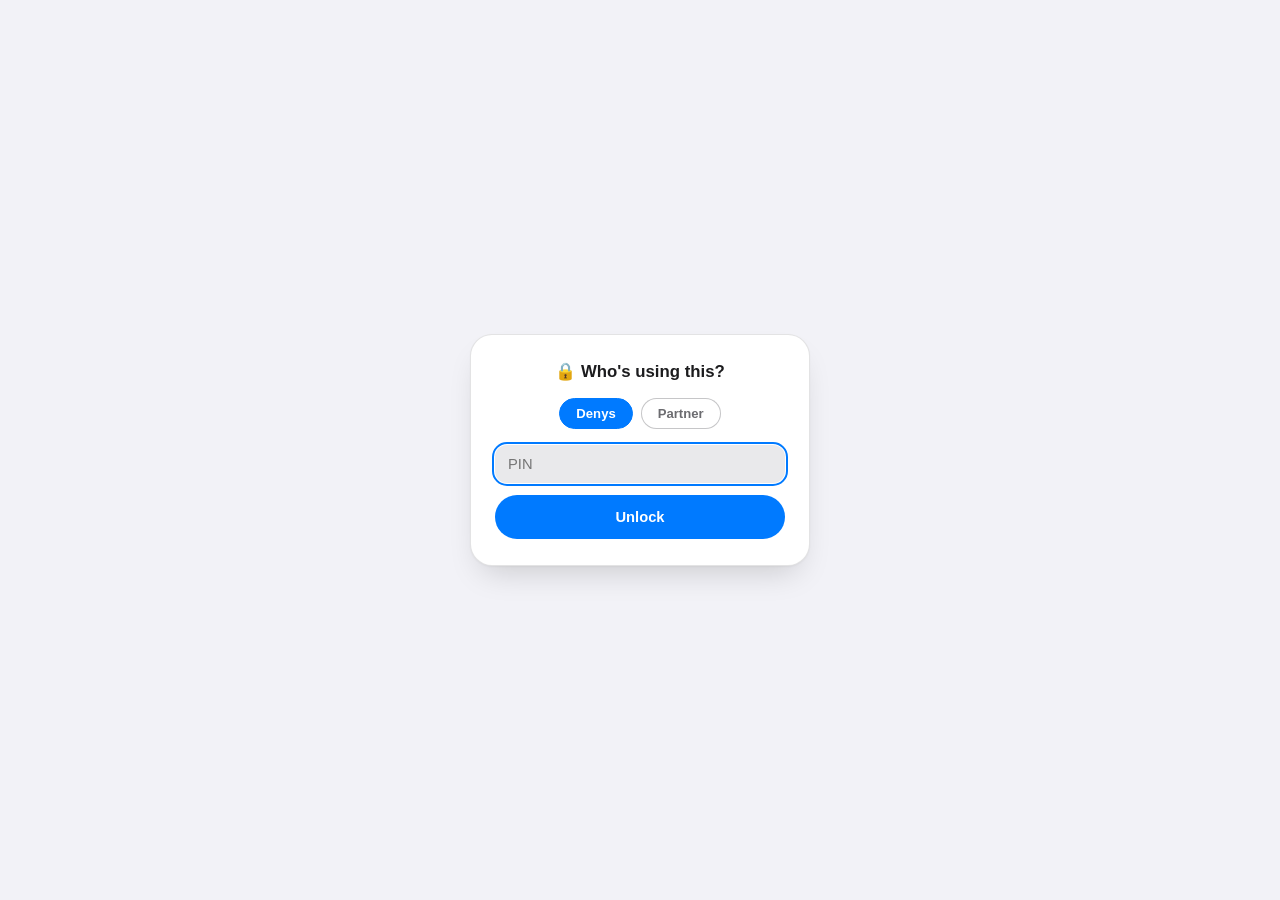
==== add-words.html @ a5ccd495 "Add self-serve "Add words" tab and restyle the Switch account control New add-words.html lets either" ====
<!doctype html>
<html lang="en">
<head>
<meta charset="utf-8">
<meta name="viewport" content="width=device-width, initial-scale=1">
<title>Add New Words</title>
<link rel="stylesheet" href="styles.css">
<style>
  .field-block{margin-bottom:16px;}
  .field-block:last-child{margin-bottom:0;}

  .dropzone{
    width:100%;
    border:1.5px dashed var(--hairline);
    border-radius:16px;
    padding:22px 16px;
    text-align:center;
    color:var(--label-tertiary);
    font-size:0.86rem;
    cursor:pointer;
    background:var(--fill-tertiary);
  }
  .dropzone.dragover{
    border-color:var(--blue);
    color:var(--blue);
    background:var(--blue-tint);
  }
  .dropzone svg{width:22px;height:22px;display:block;margin:0 auto 8px;}
  .image-preview{
    width:100%;
    display:flex;
    align-items:center;
    gap:12px;
    background:var(--fill-tertiary);
    border-radius:16px;
    padding:10px 14px;
  }
  .image-preview[hidden]{display:none;}
  .image-preview img{
    width:56px;height:56px;
    object-fit:cover;
    border-radius:10px;
  }
  .image-preview .name{
    flex:1;
    font-size:0.84rem;
    color:var(--label-secondary);
    word-break:break-all;
  }
  .image-preview button{
    background:none;border:none;color:var(--red);font-weight:700;font-size:0.82rem;cursor:pointer;
  }

  .or-divider{
    display:flex;
    align-items:center;
    gap:10px;
    color:var(--label-tertiary);
    font-size:0.76rem;
    font-weight:600;
    margin:14px 0;
  }
  .or-divider::before, .or-divider::after{
    content:"";
    flex:1;
    height:0.5px;
    background:var(--hairline);
  }

  #generateBtn svg{width:17px;height:17px;}

  .gen-status{
    width:100%;
    margin-top:16px;
    padding:14px 16px;
    border-radius:14px;
    background:var(--fill-tertiary);
    font-size:0.88rem;
  }
  .gen-status.error{background:var(--red-tint);color:var(--red);}

  .preview-list{
    width:100%;
    margin-top:16px;
    display:flex;
    flex-direction:column;
    gap:8px;
  }
  .preview-card{
    display:flex;
    gap:10px;
    align-items:flex-start;
    background:var(--card-bg);
    border:0.5px solid var(--hairline-soft);
    border-radius:14px;
    padding:12px 14px;
  }
  .preview-card .preview-body{flex:1;}
  .preview-card .preview-word{font-weight:700;font-size:0.94rem;}
  .preview-card .preview-def{font-size:0.84rem;color:var(--label-secondary);margin-top:2px;}
  .preview-card .remove-x{
    background:none;border:none;color:var(--label-tertiary);font-size:1.1rem;line-height:1;cursor:pointer;padding:2px 4px;
  }
  .preview-card.removed{opacity:0.35;text-decoration:line-through;}

  .save-row{
    width:100%;
    margin-top:14px;
  }

  .caveat-note{
    font-size:0.76rem;
    color:var(--label-tertiary);
    line-height:1.4;
    margin-top:18px;
  }

  .spinner{
    width:16px;height:16px;
    border-radius:999px;
    border:2px solid var(--fill-secondary);
    border-top-color:var(--label-secondary);
    animation:spin 0.7s linear infinite;
    display:inline-block;
    vertical-align:middle;
    margin-right:6px;
  }
  @keyframes spin{to{transform:rotate(360deg);}}

  details.settings-details{
    width:100%;
    margin-top:28px;
    border-top:0.5px solid var(--hairline-soft);
    padding-top:16px;
  }
  details.settings-details summary{
    cursor:pointer;
    font-size:0.85rem;
    font-weight:600;
    color:var(--label-secondary);
    list-style:none;
  }
  details.settings-details summary::-webkit-details-marker{display:none;}
  .settings-body{margin-top:14px;}
  .settings-note{
    font-size:0.76rem;
    color:var(--label-tertiary);
    line-height:1.4;
    margin:6px 0 0;
  }
  .settings-note a{color:var(--blue);}
</style>
</head>
<body>

<script src="accounts.js"></script>
<script src="auth.js"></script>
<script src="words-store.js"></script>

<div class="topbar">
  <div class="topbar-inner">
    <div class="title-row">
      <h1>➕ Add Words</h1>
      <a class="switch-btn" href="#" id="switchProfileBtn">Switch account</a>
    </div>
    <div class="title-row meta-row">
      <span class="profile-label" id="profileLabel"></span>
      <div class="stats">
        <a class="nav-link" href="practice.html">Practice</a>
        <a class="nav-link" href="index.html">
          <svg viewBox="0 0 24 24" fill="none" stroke="currentColor" stroke-width="2.4" stroke-linecap="round" stroke-linejoin="round"><path d="M15 6l-6 6 6 6"/></svg>
          Cards
        </a>
      </div>
    </div>
  </div>
</div>

<div class="content">
  <div class="field-block">
    <label class="field-label" for="textInput">Paste your word list (from a tutor, notes, anything)</label>
    <textarea id="textInput" style="min-height:140px;" placeholder="e.g. paste raw notes: &#10;luckily / fortunately&#10;to be stuck in an elevator&#10;touch wood&#10;..."></textarea>
  </div>

  <div class="or-divider">OR / AND</div>

  <div class="field-block">
    <label class="field-label">Add a screenshot or photo of the word list</label>
    <div class="dropzone" id="dropzone">
      <svg viewBox="0 0 24 24" fill="none" stroke="currentColor" stroke-width="1.8" stroke-linecap="round" stroke-linejoin="round"><rect x="3" y="5" width="18" height="14" rx="2"/><circle cx="8.5" cy="10" r="1.5"/><path d="M21 16l-5-5-4 4-2-2-5 5"/></svg>
      Click to choose a file, or paste a screenshot (⌘V) anywhere on this page
      <input type="file" id="imageInput" accept="image/*" hidden>
    </div>
    <div class="image-preview" id="imagePreview" hidden>
      <img id="imagePreviewThumb" alt="">
      <span class="name" id="imagePreviewName"></span>
      <button type="button" id="removeImageBtn">Remove</button>
    </div>
  </div>

  <button class="primary-btn" id="generateBtn" style="width:100%;margin-top:18px;">
    <svg viewBox="0 0 24 24" fill="none" stroke="currentColor" stroke-width="2.1" stroke-linecap="round" stroke-linejoin="round"><path d="M12 3v4M12 17v4M3 12h4M17 12h4M5.6 5.6l2.8 2.8M15.6 15.6l2.8 2.8M18.4 5.6l-2.8 2.8M8.4 15.6l-2.8 2.8"/></svg>
    Generate cards
  </button>

  <div class="gen-status" id="genStatus" hidden></div>

  <div class="preview-list" id="previewList"></div>

  <div class="save-row" hidden id="saveRow">
    <button class="primary-btn" id="saveBtn" style="width:100%;background:var(--green);">
      <svg viewBox="0 0 24 24" fill="none" stroke="currentColor" stroke-width="2.2" stroke-linecap="round" stroke-linejoin="round"><path d="M20 6L9 17l-5-5"/></svg>
      <span id="saveBtnLabel">Add words to my deck</span>
    </button>
  </div>

  <p class="caveat-note">
    Words added here are saved in this browser only (not written back to the shared data-account*.js files on GitHub), so they'll show up on this device right away but won't appear on your other devices or your partner's until you ask Claude to fold them into the real file next time you're chatting.
  </p>

  <details class="settings-details" id="settingsDetails">
    <summary>⚙️ API settings</summary>
    <div class="settings-body">
      <div class="field-block">
        <label class="field-label" for="apiKeyInput">Anthropic API key</label>
        <input type="password" id="apiKeyInput" placeholder="sk-ant-...">
        <p class="settings-note">
          Shared with the Practice page's settings — stored only in this browser and sent directly to Anthropic's API.
          Get a key at <a href="https://console.anthropic.com/settings/keys" target="_blank" rel="noopener">console.anthropic.com/settings/keys</a>.
        </p>
      </div>
      <div class="field-block">
        <label class="field-label" for="modelSelect">Model</label>
        <select id="modelSelect">
          <option value="claude-opus-5">Claude Opus 5 — best quality</option>
          <option value="claude-sonnet-5">Claude Sonnet 5 — balanced</option>
          <option value="claude-haiku-4-5">Claude Haiku 4.5 — fastest &amp; cheapest</option>
        </select>
      </div>
    </div>
  </details>
</div>

<script>
function initApp(){
  document.getElementById("profileLabel").textContent = window.currentAccountLabel ? window.currentAccountLabel() : "";
  document.getElementById("switchProfileBtn").addEventListener("click", (e) => {
    e.preventDefault();
    if(window.switchProfile) window.switchProfile();
  });

  const accountId = window.currentAccountId ? window.currentAccountId() : null;

  const KEY_STORAGE = "vocabapp_anthropic_key";
  const MODEL_STORAGE = "vocabapp_anthropic_model";

  const textInput = document.getElementById("textInput");
  const dropzone = document.getElementById("dropzone");
  const imageInput = document.getElementById("imageInput");
  const imagePreview = document.getElementById("imagePreview");
  const imagePreviewThumb = document.getElementById("imagePreviewThumb");
  const imagePreviewName = document.getElementById("imagePreviewName");
  const removeImageBtn = document.getElementById("removeImageBtn");
  const generateBtn = document.getElementById("generateBtn");
  const genStatus = document.getElementById("genStatus");
  const previewList = document.getElementById("previewList");
  const saveRow = document.getElementById("saveRow");
  const saveBtn = document.getElementById("saveBtn");
  const saveBtnLabel = document.getElementById("saveBtnLabel");
  const apiKeyInput = document.getElementById("apiKeyInput");
  const modelSelect = document.getElementById("modelSelect");
  const settingsDetails = document.getElementById("settingsDetails");

  function escapeHtml(s){
    return String(s).replace(/[&<>"']/g, c => ({
      "&":"&amp;","<":"&lt;",">":"&gt;",'"':"&quot;","'":"&#39;"
    }[c]));
  }

  // ---------- settings (shared with Practice page) ----------
  apiKeyInput.value = localStorage.getItem(KEY_STORAGE) || "";
  modelSelect.value = localStorage.getItem(MODEL_STORAGE) || "claude-opus-5";
  if(!apiKeyInput.value) settingsDetails.open = true;
  apiKeyInput.addEventListener("change", () => {
    try{ localStorage.setItem(KEY_STORAGE, apiKeyInput.value.trim()); }catch(e){}
  });
  modelSelect.addEventListener("change", () => {
    try{ localStorage.setItem(MODEL_STORAGE, modelSelect.value); }catch(e){}
  });

  // ---------- image selection (file picker, drag&drop, clipboard paste) ----------
  let imageFile = null; // { dataUrl, mediaType, name }

  function setImageFile(file){
    if(!file) return;
    if(!file.type.startsWith("image/")){
      showStatus("error", "That file isn't an image.");
      return;
    }
    if(file.size > 8 * 1024 * 1024){
      showStatus("error", "Image is too large (max 8MB). Try a smaller screenshot.");
      return;
    }
    const reader = new FileReader();
    reader.onload = () => {
      imageFile = { dataUrl: reader.result, mediaType: file.type, name: file.name || "pasted-image" };
      imagePreviewThumb.src = imageFile.dataUrl;
      imagePreviewName.textContent = imageFile.name;
      imagePreview.hidden = false;
      dropzone.hidden = true;
    };
    reader.readAsDataURL(file);
  }

  dropzone.addEventListener("click", () => imageInput.click());
  imageInput.addEventListener("change", () => {
    if(imageInput.files && imageInput.files[0]) setImageFile(imageInput.files[0]);
  });
  ["dragover", "dragenter"].forEach(evt => {
    dropzone.addEventListener(evt, (e) => { e.preventDefault(); dropzone.classList.add("dragover"); });
  });
  ["dragleave", "drop"].forEach(evt => {
    dropzone.addEventListener(evt, (e) => { e.preventDefault(); dropzone.classList.remove("dragover"); });
  });
  dropzone.addEventListener("drop", (e) => {
    if(e.dataTransfer.files && e.dataTransfer.files[0]) setImageFile(e.dataTransfer.files[0]);
  });
  document.addEventListener("paste", (e) => {
    const items = (e.clipboardData || window.clipboardData).items || [];
    for(const item of items){
      if(item.type && item.type.startsWith("image/")){
        setImageFile(item.getAsFile());
        break;
      }
    }
  });
  removeImageBtn.addEventListener("click", () => {
    imageFile = null;
    imageInput.value = "";
    imagePreview.hidden = true;
    dropzone.hidden = false;
  });

  // ---------- generation ----------
  let generatedCards = [];

  function showStatus(kind, html){
    genStatus.hidden = false;
    genStatus.className = "gen-status" + (kind === "error" ? " error" : "");
    genStatus.innerHTML = html;
  }
  function hideStatus(){ genStatus.hidden = true; }

  function parseCardsFromResponse(raw){
    let text = raw.trim();
    const fenced = text.match(/^```(?:json)?\s*([\s\S]*?)\s*```$/);
    if(fenced) text = fenced[1];
    const parsed = JSON.parse(text);
    if(!Array.isArray(parsed)) throw new Error("Expected a JSON array");
    const today = new Date().toISOString().slice(0, 10);
    return parsed.map(item => ({
      word: String(item.word || "").trim(),
      pos: String(item.pos || "").trim(),
      definition: String(item.definition || "").trim(),
      example: String(item.example || "").trim(),
      synonyms: Array.isArray(item.synonyms) ? item.synonyms.filter(Boolean).map(String) : [],
      dateAdded: today
    })).filter(c => c.word && c.definition);
  }

  function renderPreview(){
    if(generatedCards.length === 0){
      previewList.innerHTML = "";
      saveRow.hidden = true;
      return;
    }
    previewList.innerHTML = generatedCards.map((c, i) => `
      <div class="preview-card${c._removed ? " removed" : ""}" data-i="${i}">
        <div class="preview-body">
          <div class="preview-word">${escapeHtml(c.word)} <span class="pos-badge" style="margin-left:4px;">${escapeHtml(c.pos)}</span></div>
          <div class="preview-def">${escapeHtml(c.definition)}</div>
        </div>
        <button type="button" class="remove-x" data-i="${i}" title="${c._removed ? "Restore" : "Remove"}">${c._removed ? "↺" : "×"}</button>
      </div>
    `).join("");
    previewList.querySelectorAll(".remove-x").forEach(btn => {
      btn.addEventListener("click", () => {
        const i = Number(btn.dataset.i);
        generatedCards[i]._removed = !generatedCards[i]._removed;
        renderPreview();
      });
    });
    const keepCount = generatedCards.filter(c => !c._removed).length;
    saveRow.hidden = keepCount === 0;
    saveBtnLabel.textContent = `Add ${keepCount} word${keepCount === 1 ? "" : "s"} to my deck`;
  }

  async function generateCards(){
    const apiKey = (localStorage.getItem(KEY_STORAGE) || "").trim();
    const rawText = textInput.value.trim();

    if(!apiKey){
      settingsDetails.open = true;
      showStatus("error", "Add your Anthropic API key in API settings below first.");
      return;
    }
    if(!rawText && !imageFile){
      showStatus("error", "Paste some text or add an image first.");
      return;
    }

    generateBtn.disabled = true;
    const originalLabel = generateBtn.innerHTML;
    generateBtn.innerHTML = "Generating…";
    showStatus("loading", `<span class="spinner"></span> Reading your word list…`);
    previewList.innerHTML = "";
    saveRow.hidden = true;
    generatedCards = [];

    const model = localStorage.getItem(MODEL_STORAGE) || "claude-opus-5";
    const systemPrompt = "You convert an English tutor's raw notes (text and/or a photo/screenshot of a word list) into structured vocabulary flashcards for a B2-C1 English learner.\n"
      + "For each distinct word or phrase you find, produce one JSON object with exactly these fields:\n"
      + "- word: the headword or phrase in its natural form (e.g. \"to make up one's mind\", \"ambiguous\")\n"
      + "- pos: part of speech (noun, verb, adjective, adverb, phrase, idiom, phrasal verb, verb phrase, etc.)\n"
      + "- definition: a clear, simple English definition (not a translation)\n"
      + "- example: one natural example sentence using the word, with the target word/phrase replaced by exactly four underscores (____)\n"
      + "- synonyms: an array of 0-4 related words, synonyms, or forms (can be an empty array)\n"
      + "Return ONLY a JSON array of these objects — no markdown code fences, no explanation, no extra text before or after.";

    const contentBlocks = [];
    if(imageFile){
      const base64 = imageFile.dataUrl.split(",")[1];
      contentBlocks.push({
        type: "image",
        source: { type: "base64", media_type: imageFile.mediaType, data: base64 }
      });
    }
    contentBlocks.push({
      type: "text",
      text: rawText
        ? `Here are my tutor's notes. Extract every word/phrase:\n\n${rawText}`
        : "Extract every word/phrase from the attached image."
    });

    try{
      const res = await fetch("https://api.anthropic.com/v1/messages", {
        method: "POST",
        headers: {
          "Content-Type": "application/json",
          "x-api-key": apiKey,
          "anthropic-version": "2023-06-01",
          "anthropic-dangerous-direct-browser-access": "true"
        },
        body: JSON.stringify({
          model: model,
          max_tokens: 4000,
          system: systemPrompt,
          messages: [{ role: "user", content: contentBlocks }]
        })
      });

      if(!res.ok){
        let msg = `Request failed (HTTP ${res.status}).`;
        try{
          const errBody = await res.json();
          if(errBody && errBody.error && errBody.error.message) msg = errBody.error.message;
        }catch(e){}
        if(res.status === 401) msg = "That API key was rejected. Check it in API settings below.";
        if(res.status === 429) msg = "Rate limited — wait a moment and try again.";
        throw new Error(msg);
      }

      const data = await res.json();
      const text = (data.content || []).filter(b => b.type === "text").map(b => b.text).join("\n");
      generatedCards = parseCardsFromResponse(text);

      if(generatedCards.length === 0){
        showStatus("error", "Couldn't find any words in that. Try pasting clearer text or a sharper screenshot.");
      } else {
        showStatus("done", `Found <strong>${generatedCards.length}</strong> word${generatedCards.length === 1 ? "" : "s"}. Review below, remove any mistakes, then save.`);
        renderPreview();
      }
    }catch(err){
      showStatus("error", "Couldn't generate cards: " + (err.message || "something went wrong") + ". The model's reply may not have been valid JSON — try again.");
    }finally{
      generateBtn.disabled = false;
      generateBtn.innerHTML = originalLabel;
    }
  }

  generateBtn.addEventListener("click", generateCards);

  saveBtn.addEventListener("click", () => {
    const toSave = generatedCards.filter(c => !c._removed).map(({ _removed, ...rest }) => rest);
    if(toSave.length === 0) return;
    if(window.vocabAddCustomCards) window.vocabAddCustomCards(accountId, toSave);

    textInput.value = "";
    removeImageBtn.click();
    generatedCards = [];
    previewList.innerHTML = "";
    saveRow.hidden = true;
    showStatus("done", `✓ Added ${toSave.length} word${toSave.length === 1 ? "" : "s"} to your deck. <a href="index.html">Go see your cards →</a>`);
  });
}
window.addEventListener("vocabdata-ready", initApp);
</script>
</body>
</html>
---- styles.css ----
/* Shared design tokens and components across Vocab Cards pages */
:root{
  color-scheme: light dark;
  --bg:#f2f2f7;
  --bg-elevated: rgba(255,255,255,0.72);
  --card-bg:#ffffff;
  --hairline: rgba(60,60,67,0.29);
  --hairline-soft: rgba(60,60,67,0.14);
  --label:#1c1c1e;
  --label-secondary:#6c6c70;
  --label-tertiary:#8e8e93;
  --fill-secondary: rgba(120,120,128,0.12);
  --fill-tertiary: rgba(118,118,128,0.16);
  --blue:#007aff;
  --blue-tint: rgba(0,122,255,0.12);
  --green:#34c759;
  --green-tint: rgba(52,199,89,0.14);
  --orange:#ff9500;
  --orange-tint: rgba(255,149,0,0.14);
  --red:#ff3b30;
  --red-tint: rgba(255,59,48,0.14);
  --shadow: 0 1px 2px rgba(0,0,0,0.04), 0 16px 32px -12px rgba(0,0,0,0.18);
}
@media (prefers-color-scheme: dark){
  :root{
    --bg:#000000;
    --bg-elevated: rgba(28,28,30,0.72);
    --card-bg:#1c1c1e;
    --hairline: rgba(84,84,88,0.6);
    --hairline-soft: rgba(84,84,88,0.35);
    --label:#f2f2f7;
    --label-secondary:#98989f;
    --label-tertiary:#8e8e93;
    --fill-secondary: rgba(120,120,128,0.24);
    --fill-tertiary: rgba(118,118,128,0.24);
    --blue:#0a84ff;
    --blue-tint: rgba(10,132,255,0.18);
    --green:#30d158;
    --green-tint: rgba(48,209,88,0.18);
    --orange:#ff9f0a;
    --orange-tint: rgba(255,159,10,0.18);
    --red:#ff453a;
    --red-tint: rgba(255,69,58,0.18);
    --shadow: 0 1px 2px rgba(0,0,0,0.3), 0 20px 40px -16px rgba(0,0,0,0.6);
  }
}
*{box-sizing:border-box; -webkit-tap-highlight-color: transparent;}
html,body{height:100%;}
body{
  margin:0;
  background:var(--bg);
  color:var(--label);
  font-family:-apple-system,BlinkMacSystemFont,"SF Pro Text","SF Pro Display",Helvetica,Arial,sans-serif;
  display:flex;
  flex-direction:column;
  align-items:center;
  -webkit-font-smoothing:antialiased;
}

/* ---------- top bar ---------- */
.topbar{
  position:sticky;
  top:0;
  z-index:10;
  width:100%;
  background:var(--bg-elevated);
  backdrop-filter: blur(20px) saturate(1.6);
  -webkit-backdrop-filter: blur(20px) saturate(1.6);
  border-bottom:0.5px solid var(--hairline);
  padding:10px 16px 12px;
}
.topbar-inner{
  width:100%;
  max-width:480px;
  margin:0 auto;
}
.title-row{
  display:flex;
  align-items:center;
  justify-content:space-between;
  margin-bottom:10px;
  gap:10px;
}
h1{
  font-size:1.05rem;
  font-weight:700;
  margin:0;
  letter-spacing:-0.01em;
}
.nav-link{
  display:flex;
  align-items:center;
  gap:4px;
  text-decoration:none;
  color:var(--blue);
  font-size:0.82rem;
  font-weight:600;
  white-space:nowrap;
}
.nav-link svg{width:14px;height:14px;}
.switch-btn{
  text-decoration:none;
  color:var(--blue);
  font-size:0.85rem;
  font-weight:700;
  white-space:nowrap;
}
.meta-row{
  font-size:0.85rem;
}
.stats{
  display:flex;
  gap:6px;
}
.pill{
  padding:3px 9px;
  border-radius:999px;
  font-size:0.72rem;
  font-weight:600;
  letter-spacing:-0.01em;
}
.pill.known{background:var(--green-tint);color:var(--green);}
.pill.learning{background:var(--orange-tint);color:var(--orange);}

/* segmented control */
.segmented{
  position:relative;
  display:flex;
  background:var(--fill-secondary);
  border-radius:9px;
  padding:2px;
  margin-bottom:8px;
}
.segmented .thumb{
  position:absolute;
  top:2px;
  bottom:2px;
  left:2px;
  width:calc(25% - 2px);
  background:var(--card-bg);
  border-radius:7px;
  box-shadow:0 1px 3px rgba(0,0,0,0.12);
  transition:transform 0.28s cubic-bezier(.32,.72,0,1);
}
@media (prefers-color-scheme: dark){
  .segmented .thumb{background:#636366;}
}
.segmented button{
  position:relative;
  z-index:1;
  flex:1;
  border:none;
  background:transparent;
  padding:6px 4px;
  font-size:0.78rem;
  font-weight:600;
  color:var(--label-secondary);
  border-radius:7px;
  cursor:pointer;
  transition:color 0.2s;
}
.segmented button.active{color:var(--label);}

/* date / filter chips */
.date-row{
  display:flex;
  gap:6px;
  overflow-x:auto;
  scrollbar-width:none;
  padding-bottom:2px;
}
.date-row::-webkit-scrollbar{display:none;}
.chip-btn{
  flex:0 0 auto;
  white-space:nowrap;
  border:0.5px solid var(--hairline);
  background:var(--card-bg);
  color:var(--label-secondary);
  font-size:0.74rem;
  font-weight:600;
  padding:5px 12px;
  border-radius:999px;
  cursor:pointer;
}
.chip-btn.active{
  background:var(--blue);
  border-color:var(--blue);
  color:#fff;
}

/* ---------- main content shell ---------- */
.content{
  width:100%;
  max-width:480px;
  padding:20px 16px 28px;
  display:flex;
  flex-direction:column;
  align-items:center;
  flex:1;
}
@media (min-width:640px){
  .topbar-inner, .content{max-width:560px;}
}

/* buttons */
.icon-btn{
  flex:0 0 44px;
  height:44px;
  border-radius:999px;
  border:none;
  background:var(--fill-secondary);
  color:var(--label);
  display:flex;
  align-items:center;
  justify-content:center;
  cursor:pointer;
}
.icon-btn svg{width:18px;height:18px;}
.primary-btn{
  flex:1;
  height:44px;
  border-radius:999px;
  border:none;
  background:var(--blue);
  color:#fff;
  font-size:0.92rem;
  font-weight:700;
  display:flex;
  align-items:center;
  justify-content:center;
  gap:7px;
  cursor:pointer;
}
.primary-btn svg{width:17px;height:17px;}
.primary-btn:disabled{opacity:0.45;cursor:default;}

.util-row{
  display:flex;
  justify-content:center;
  gap:22px;
  padding-top:2px;
}
.util-btn{
  background:none;
  border:none;
  color:var(--label-tertiary);
  font-size:0.78rem;
  font-weight:600;
  display:flex;
  align-items:center;
  gap:5px;
  cursor:pointer;
  padding:6px;
}
.util-btn svg{width:15px;height:15px;}

button:active{transform:scale(0.96);}
button{transition:transform 0.12s;}

/* chip (synonym-style tag, reused for the word table) */
.chip{
  background:var(--fill-secondary);
  color:var(--label-secondary);
  font-size:0.76rem;
  font-weight:600;
  padding:3px 10px;
  border-radius:999px;
}
.pos-badge{
  background:var(--blue-tint);
  color:var(--blue);
  font-size:0.68rem;
  font-weight:700;
  padding:4px 10px;
  border-radius:999px;
  text-transform:uppercase;
  letter-spacing:0.04em;
  display:inline-block;
}

/* simple text input styling shared by settings panels */
input[type="text"], input[type="password"], textarea, select{
  font-family:inherit;
  font-size:0.92rem;
  color:var(--label);
  background:var(--fill-tertiary);
  border:none;
  border-radius:12px;
  padding:11px 13px;
  width:100%;
}
textarea{resize:vertical;min-height:88px;line-height:1.4;}
input[type="text"]:focus, input[type="password"]:focus, textarea:focus, select:focus{
  outline:2px solid var(--blue);
  outline-offset:1px;
}
label.field-label{
  font-size:0.7rem;
  font-weight:700;
  color:var(--label-tertiary);
  text-transform:uppercase;
  letter-spacing:0.05em;
  display:block;
  margin-bottom:5px;
}

/* ---------- profile lock screen ---------- */
#lockOverlay{
  position:fixed;
  inset:0;
  z-index:1000;
  background:var(--bg);
  display:flex;
  align-items:center;
  justify-content:center;
  padding:24px;
}
.lock-card{
  width:100%;
  max-width:340px;
  background:var(--card-bg);
  border:0.5px solid var(--hairline-soft);
  border-radius:22px;
  box-shadow:var(--shadow);
  padding:26px 24px;
  text-align:center;
}
.lock-title{
  font-size:1.05rem;
  font-weight:700;
  margin-bottom:16px;
}
.lock-profiles{
  display:flex;
  gap:8px;
  justify-content:center;
  margin-bottom:16px;
  flex-wrap:wrap;
}
.lock-profiles .chip-btn{padding:7px 16px;font-size:0.82rem;}
.lock-error{
  color:var(--red);
  font-size:0.78rem;
  font-weight:600;
  margin-top:10px;
}
.profile-label{
  color:var(--label-tertiary);
  font-size:0.78rem;
  font-weight:600;
}
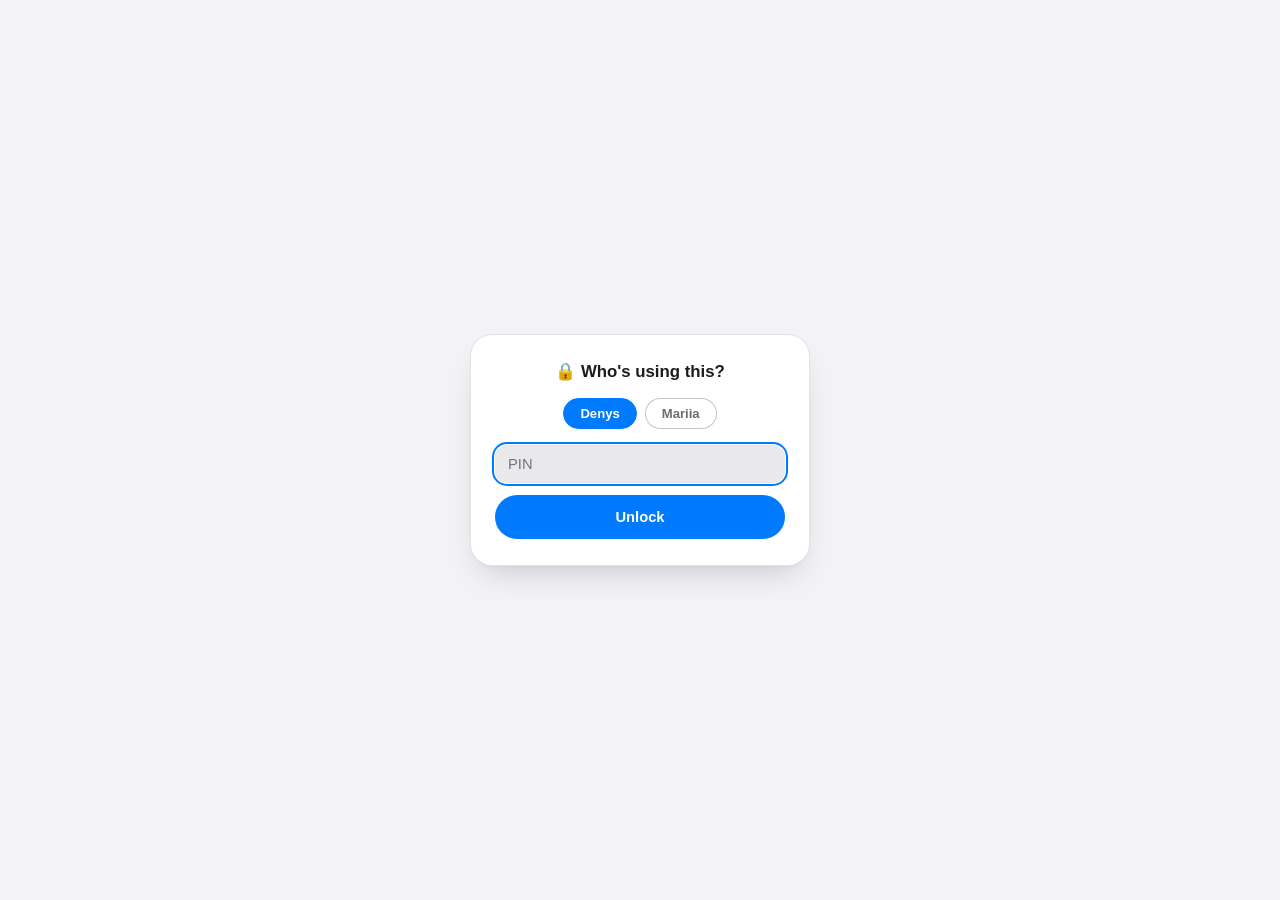
==== commit 1c130a91: "Name account 2 "Mariia" and add her A1-A2 job-vocabulary deck Added 15 profession/employment-status " ====
--- a/add-words.html
+++ b/add-words.html
@@ -362,6 +362,7 @@
       word: String(item.word || "").trim(),
       pos: String(item.pos || "").trim(),
       definition: String(item.definition || "").trim(),
+      translation: item.translation ? String(item.translation).trim() : "",
       example: String(item.example || "").trim(),
       synonyms: Array.isArray(item.synonyms) ? item.synonyms.filter(Boolean).map(String) : [],
       dateAdded: today
@@ -379,6 +380,7 @@
         <div class="preview-body">
           <div class="preview-word">${escapeHtml(c.word)} <span class="pos-badge" style="margin-left:4px;">${escapeHtml(c.pos)}</span></div>
           <div class="preview-def">${escapeHtml(c.definition)}</div>
+          ${c.translation ? `<div class="preview-def" style="font-weight:700;color:var(--blue);">${escapeHtml(c.translation)}</div>` : ""}
         </div>
         <button type="button" class="remove-x" data-i="${i}" title="${c._removed ? "Restore" : "Remove"}">${c._removed ? "↺" : "×"}</button>
       </div>
@@ -418,11 +420,16 @@
     generatedCards = [];
 
     const model = localStorage.getItem(MODEL_STORAGE) || "claude-opus-5";
-    const systemPrompt = "You convert an English tutor's raw notes (text and/or a photo/screenshot of a word list) into structured vocabulary flashcards for a B2-C1 English learner.\n"
+    const account = (typeof ACCOUNTS !== "undefined" ? ACCOUNTS : []).find(a => a.id === accountId) || {};
+    const level = account.level || "B2-C1";
+    const translateTo = account.translateTo || null;
+
+    const systemPrompt = `You convert an English tutor's raw notes (text and/or a photo/screenshot of a word list) into structured vocabulary flashcards for a ${level} English learner.\n`
       + "For each distinct word or phrase you find, produce one JSON object with exactly these fields:\n"
       + "- word: the headword or phrase in its natural form (e.g. \"to make up one's mind\", \"ambiguous\")\n"
       + "- pos: part of speech (noun, verb, adjective, adverb, phrase, idiom, phrasal verb, verb phrase, etc.)\n"
-      + "- definition: a clear, simple English definition (not a translation)\n"
+      + `- definition: a clear, simple English definition, written at a ${level} reading level (not a translation)\n`
+      + (translateTo ? `- translation: the word/phrase translated into ${translateTo}\n` : "")
       + "- example: one natural example sentence using the word, with the target word/phrase replaced by exactly four underscores (____)\n"
       + "- synonyms: an array of 0-4 related words, synonyms, or forms (can be an empty array)\n"
       + "Return ONLY a JSON array of these objects — no markdown code fences, no explanation, no extra text before or after.";
@@ -472,7 +479,12 @@
 
       const data = await res.json();
       const text = (data.content || []).filter(b => b.type === "text").map(b => b.text).join("\n");
-      generatedCards = parseCardsFromResponse(text);
+
+      try{
+        generatedCards = parseCardsFromResponse(text);
+      }catch(parseErr){
+        throw new Error("The model's reply wasn't valid JSON, so it couldn't be read as a card list. Try again, or simplify the input.");
+      }
 
       if(generatedCards.length === 0){
         showStatus("error", "Couldn't find any words in that. Try pasting clearer text or a sharper screenshot.");
@@ -481,7 +493,7 @@
         renderPreview();
       }
     }catch(err){
-      showStatus("error", "Couldn't generate cards: " + (err.message || "something went wrong") + ". The model's reply may not have been valid JSON — try again.");
+      showStatus("error", "Couldn't generate cards: " + (err.message || "something went wrong"));
     }finally{
       generateBtn.disabled = false;
       generateBtn.innerHTML = originalLabel;
